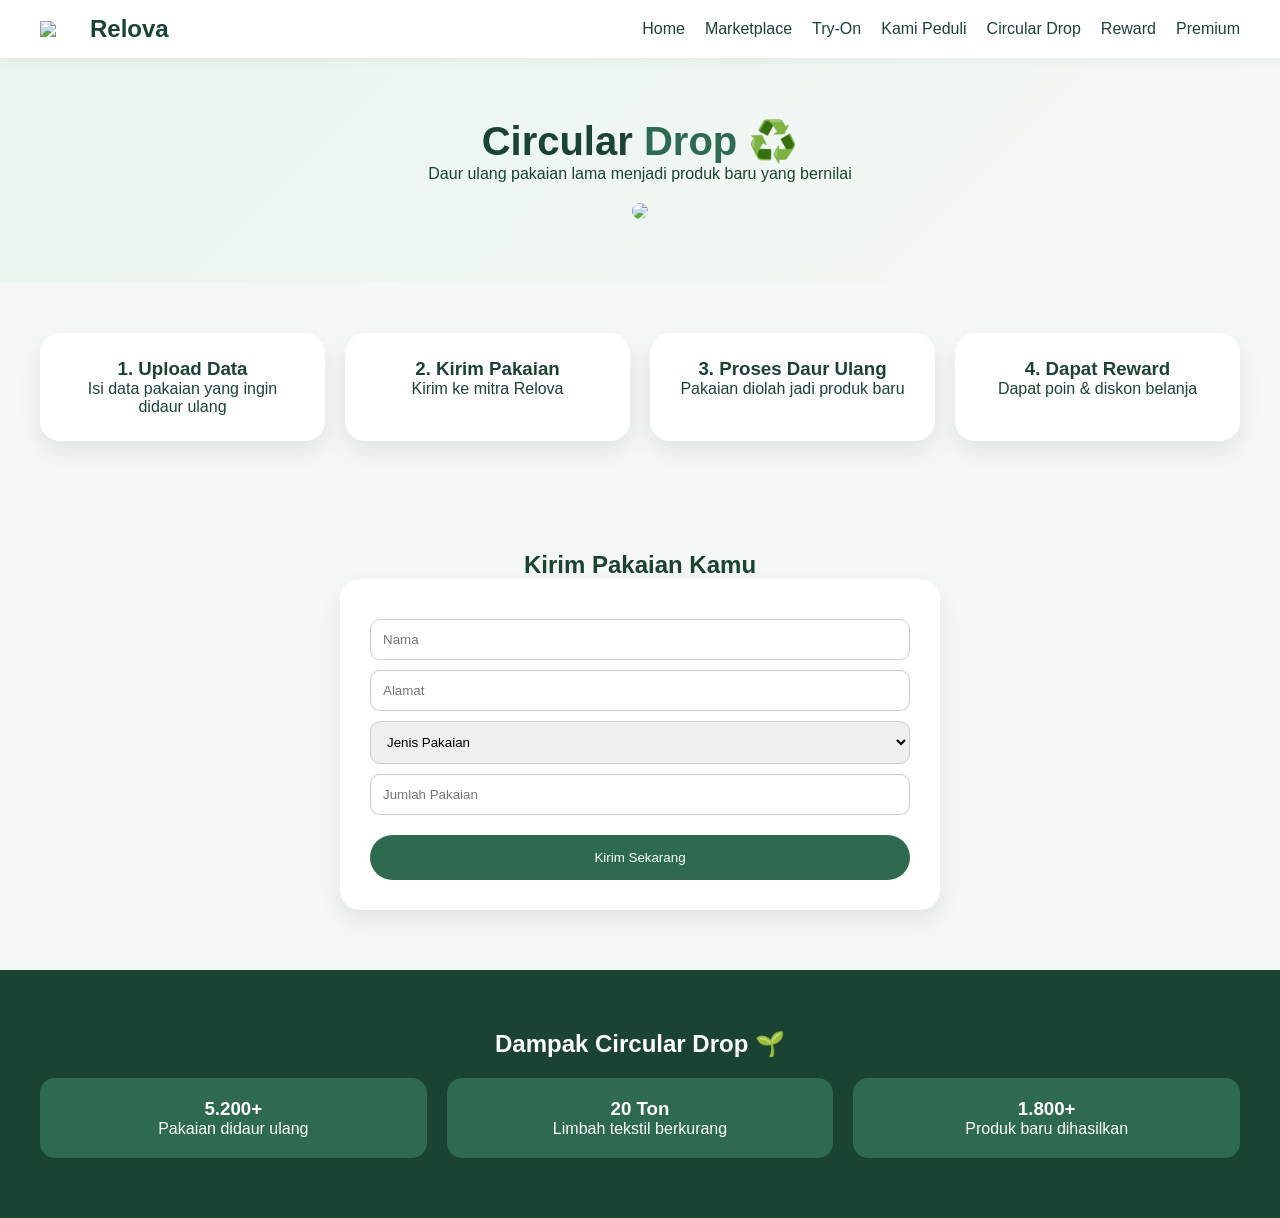
==== circulardrop.html @ 48d72629 "Add files via upload" ====
<!DOCTYPE html>
<html lang="id">
<head>
<meta charset="UTF-8">
<meta name="viewport" content="width=device-width, initial-scale=1.0">
<title>Circular Drop - Relova</title>

<link rel="stylesheet" href="style.css">

<style>

/* HERO */
.circular-hero {
  padding: 60px 40px;
  text-align: center;
  background: linear-gradient(135deg,#e9f5ee,#f5f7f6);
}

.circular-hero h1 {
  font-size: 40px;
}

.circular-hero span {
  color: #2d6a4f;
}

.circular-hero img {
  width: 280px;
  margin-top: 20px;
  border-radius: 20px;
}

/* STEP FLOW */
.steps {
  display: grid;
  grid-template-columns: repeat(auto-fit,minmax(220px,1fr));
  gap: 20px;
  padding: 50px 40px;
}

.step {
  background: white;
  padding: 25px;
  border-radius: 20px;
  text-align: center;
  box-shadow: 0 10px 25px rgba(0,0,0,0.08);
  transition: 0.3s;
}

.step:hover {
  transform: translateY(-5px);
}

/* FORM */
.form-box {
  max-width: 600px;
  margin: auto;
  background: white;
  padding: 30px;
  border-radius: 20px;
  box-shadow: 0 10px 25px rgba(0,0,0,0.08);
}

.form-box input,
.form-box select {
  width: 100%;
  padding: 12px;
  margin-top: 10px;
  border-radius: 10px;
  border: 1px solid #ccc;
}

/* IMPACT */
.impact-circular {
  background: #1b4332;
  color: white;
  padding: 60px 40px;
  text-align: center;
}

.impact-grid {
  display: flex;
  gap: 20px;
  margin-top: 20px;
  flex-wrap: wrap;
}

.impact-box {
  background: #2d6a4f;
  padding: 20px;
  border-radius: 15px;
  flex: 1;
}

/* BUTTON */
.btn {
  margin-top: 20px;
  padding: 15px 25px;
  border-radius: 25px;
  border: none;
  background: #2d6a4f;
  color: white;
  cursor: pointer;
  width: 100%;
}

/* RESPONSIVE */
@media(max-width:768px){
  .impact-grid {
    flex-direction: column;
  }
}

</style>
</head>

<body>

<!-- NAVBAR -->
<nav>
  <div class="logo">
    <img src="images/logo.jpg">
    <h2>Relova</h2>
  </div>

  <ul>
    <li><a href="index.html">Home</a></li>
    <li><a href="marketplace.html">Marketplace</a></li>
    <li><a href="tryon.html">Try-On</a></li>
    <li><a href="kamipeduli.html">Kami Peduli</a></li>
    <li><a href="circulardrop.html">Circular Drop</a></li>
    <li><a href="reward.html">Reward</a></li>
    <li><a href="premium.html">Premium</a></li>
  </ul>
</nav>

<!-- HERO -->
<section class="circular-hero">
  <h1>Circular <span>Drop</span> ♻️</h1>
  <p>Daur ulang pakaian lama menjadi produk baru yang bernilai</p>

  <img src="https://images.unsplash.com/photo-1604187351574-c75ca79f5807">
</section>

<!-- STEP FLOW -->
<section class="steps">

  <div class="step">
    <h3>1. Upload Data</h3>
    <p>Isi data pakaian yang ingin didaur ulang</p>
  </div>

  <div class="step">
    <h3>2. Kirim Pakaian</h3>
    <p>Kirim ke mitra Relova</p>
  </div>

  <div class="step">
    <h3>3. Proses Daur Ulang</h3>
    <p>Pakaian diolah jadi produk baru</p>
  </div>

  <div class="step">
    <h3>4. Dapat Reward</h3>
    <p>Dapat poin & diskon belanja</p>
  </div>

</section>

<!-- FORM -->
<section class="section">
  <h2>Kirim Pakaian Kamu</h2>

  <div class="form-box">

    <input type="text" placeholder="Nama">
    <input type="text" placeholder="Alamat">

    <select>
      <option>Jenis Pakaian</option>
      <option>Kaos</option>
      <option>Jaket</option>
      <option>Celana</option>
    </select>

    <input type="number" placeholder="Jumlah Pakaian">

    <button class="btn" onclick="kirim()">Kirim Sekarang</button>

  </div>
</section>

<!-- IMPACT -->
<section class="impact-circular">
  <h2>Dampak Circular Drop 🌱</h2>

  <div class="impact-grid">
    <div class="impact-box">
      <h3>5.200+</h3>
      <p>Pakaian didaur ulang</p>
    </div>

    <div class="impact-box">
      <h3>20 Ton</h3>
      <p>Limbah tekstil berkurang</p>
    </div>

    <div class="impact-box">
      <h3>1.800+</h3>
      <p>Produk baru dihasilkan</p>
    </div>
  </div>
</section>

<script>
function kirim(){
  alert("Pakaian berhasil dikirim! 🎉 Kamu mendapatkan +50 poin");
}
</script>

</body>
</html>
---- style.css ----
/* RESET */
* {
  margin: 0;
  padding: 0;
  box-sizing: border-box;
  font-family: 'Segoe UI', sans-serif;
}

body {
  background: #f5f7f6;
  color: #1b4332;
}

/* NAVBAR */
nav {
  display: flex;
  justify-content: space-between;
  align-items: center;
  padding: 15px 40px;
  background: white;
  position: sticky;
  top: 0;
  z-index: 100;
  box-shadow: 0 3px 10px rgba(0,0,0,0.05);
}

.logo {
  display: flex;
  align-items: center;
  gap: 10px;
}

.logo img {
  width: 40px;
}

nav ul {
  display: flex;
  gap: 20px;
  list-style: none;
}

nav a {
  text-decoration: none;
  color: #1b4332;
  transition: 0.3s;
}

nav a:hover {
  color: #2d6a4f;
}

nav button {
  background: #2d6a4f;
  color: white;
  border: none;
  padding: 10px 18px;
  border-radius: 20px;
  cursor: pointer;
}

/* HERO */
.hero {
  display: flex;
  justify-content: space-between;
  align-items: center;
  padding: 70px 40px;
  gap: 40px;
  background: linear-gradient(135deg,#e9f5ee,#f5f7f6);
}

.hero-text h1 {
  font-size: 44px;
}

.hero-text span {
  color: #2d6a4f;
}

.hero-text p {
  margin: 20px 0;
  color: #555;
}

.hero img {
  max-width: 320px;
  border-radius: 20px;
}

/* BUTTON */
.hero-buttons button {
  margin-right: 10px;
  padding: 12px 22px;
  border-radius: 20px;
  border: none;
  cursor: pointer;
}

.primary {
  background: #2d6a4f;
  color: white;
}

.secondary {
  border: 1px solid #2d6a4f;
  background: transparent;
}

/* SECTION */
.section {
  padding: 60px 40px;
  text-align: center;
}

/* GRID */
.grid {
  display: grid;
  grid-template-columns: repeat(auto-fit,minmax(220px,1fr));
  gap: 20px;
  margin-top: 30px;
}

/* CARD UNIVERSAL */
.card {
  background: white;
  border-radius: 15px;
  overflow: hidden;
  cursor: pointer;
  transition: 0.3s;
  box-shadow: 0 5px 15px rgba(0,0,0,0.08);
}

.card img {
  width: 100%;
  height: 160px;
  object-fit: cover;
}

.card:hover {
  transform: translateY(-5px);
}

/* MARKETPLACE */
.product-grid {
  display: grid;
  grid-template-columns: repeat(auto-fit,minmax(180px,1fr));
  gap: 20px;
  padding: 20px 40px;
}

/* IMPACT */
.impact {
  background: #1b4332;
  color: white;
  padding: 60px 40px;
  text-align: center;
}

.impact-grid {
  display: flex;
  gap: 20px;
  margin-top: 20px;
  flex-wrap: wrap;
}

.impact-box {
  background: #2d6a4f;
  padding: 20px;
  border-radius: 15px;
  flex: 1;
}

/* CTA */
.cta {
  text-align: center;
  padding: 60px;
}

.cta button {
  padding: 12px 25px;
  border-radius: 20px;
  border: none;
  background: #2d6a4f;
  color: white;
}

/* RESPONSIVE */
@media (max-width:768px){
  .hero {
    flex-direction: column;
    text-align: center;
  }

  .impact-grid {
    flex-direction: column;
  }
}
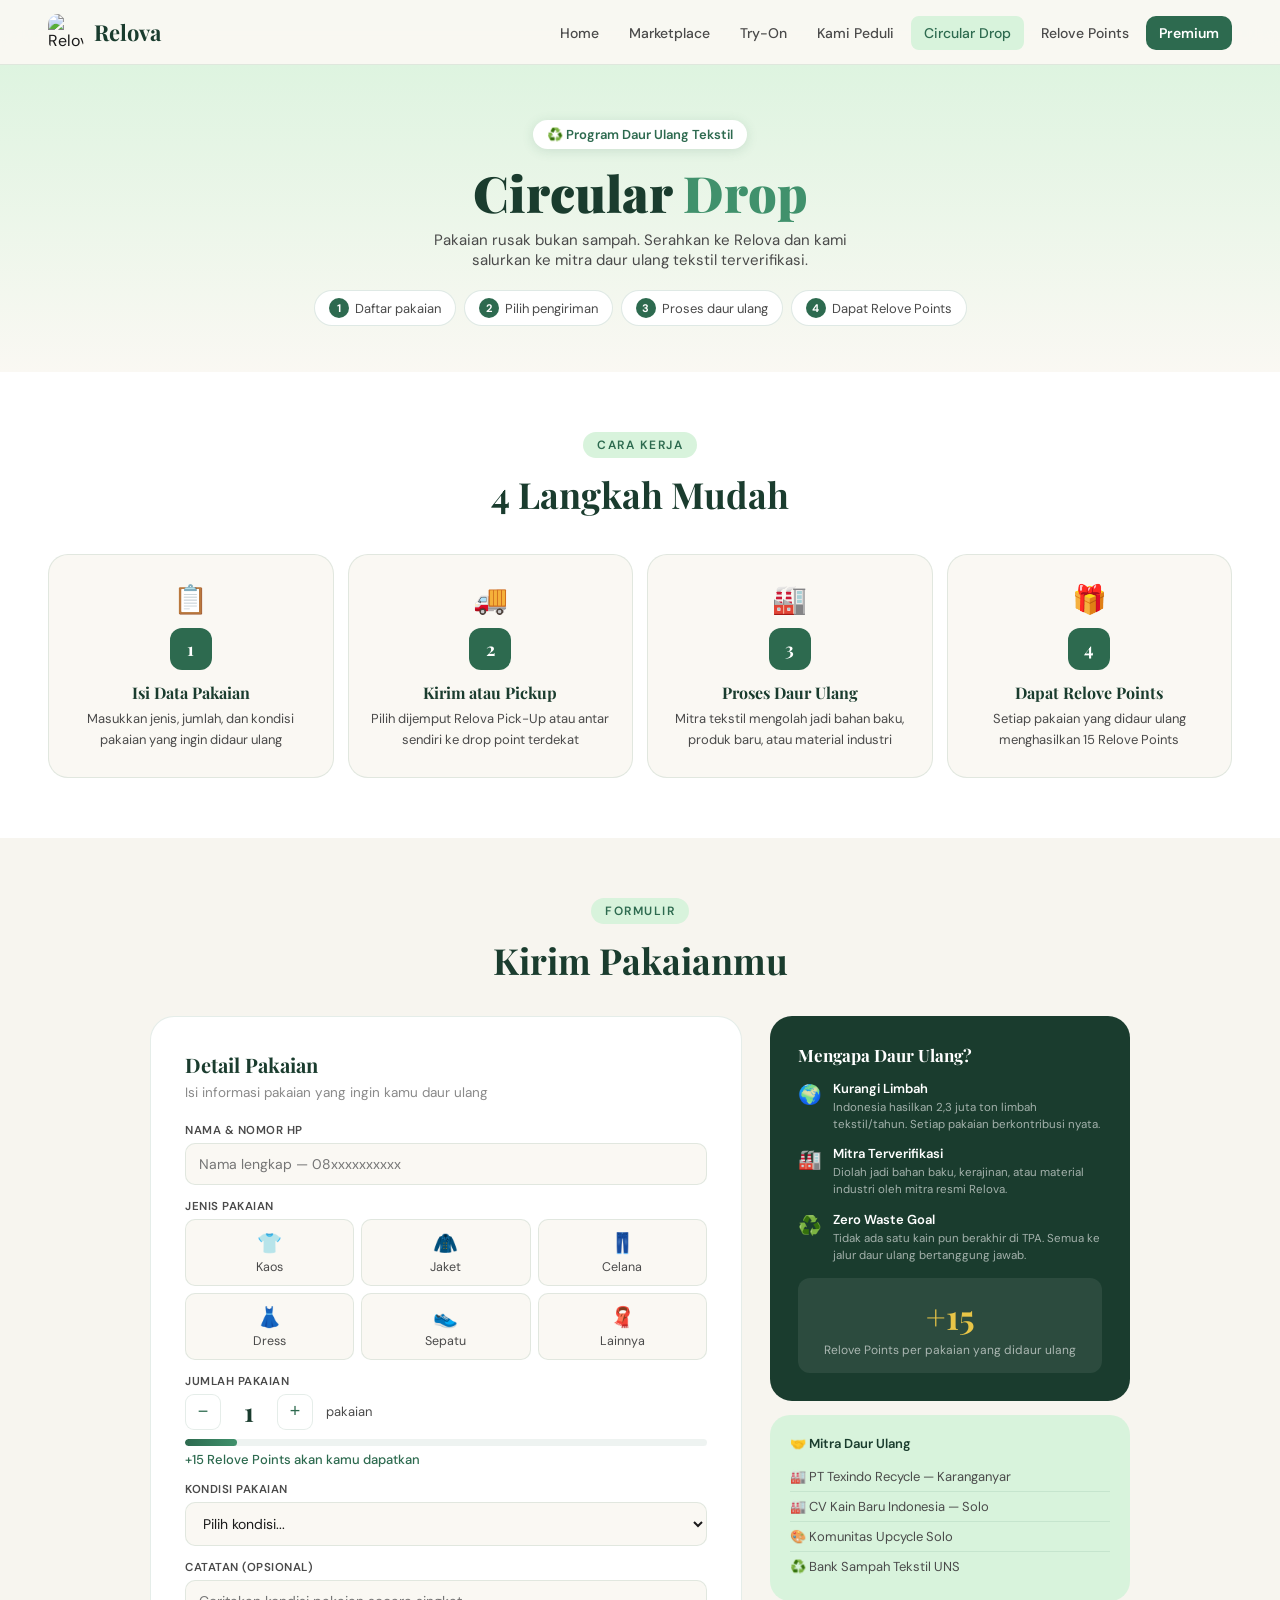
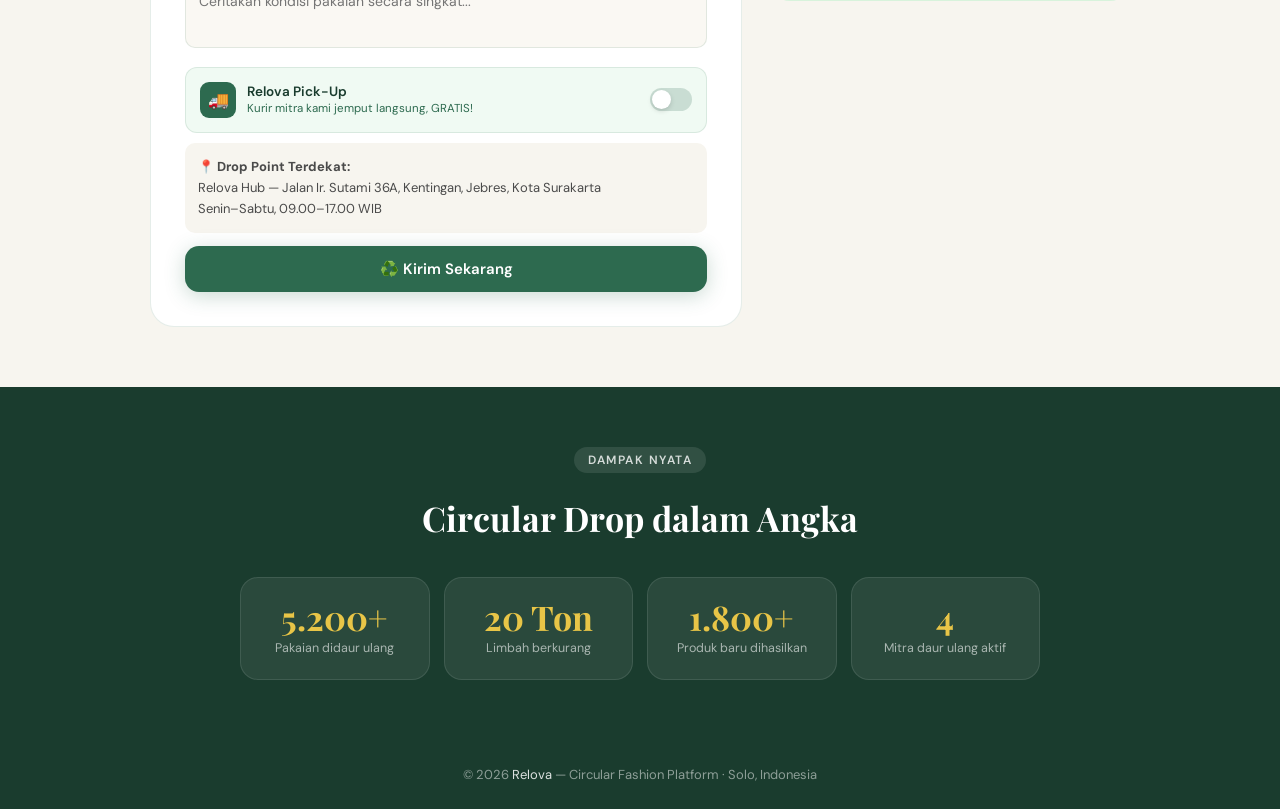
==== commit a0d88f0c: "Update circulardrop.html" ====
--- a/circulardrop.html
+++ b/circulardrop.html
@@ -3,220 +3,350 @@
 <head>
 <meta charset="UTF-8">
 <meta name="viewport" content="width=device-width, initial-scale=1.0">
-<title>Circular Drop - Relova</title>
-
-<link rel="stylesheet" href="style.css">
-
+<title>Circular Drop — Relova</title>
+<link href="https://fonts.googleapis.com/css2?family=Playfair+Display:wght@400;700;900&family=DM+Sans:wght@300;400;500;600&display=swap" rel="stylesheet">
 <style>
-
-/* HERO */
-.circular-hero {
-  padding: 60px 40px;
-  text-align: center;
-  background: linear-gradient(135deg,#e9f5ee,#f5f7f6);
-}
-
-.circular-hero h1 {
-  font-size: 40px;
-}
-
-.circular-hero span {
-  color: #2d6a4f;
-}
-
-.circular-hero img {
-  width: 280px;
-  margin-top: 20px;
-  border-radius: 20px;
-}
-
-/* STEP FLOW */
-.steps {
-  display: grid;
-  grid-template-columns: repeat(auto-fit,minmax(220px,1fr));
-  gap: 20px;
-  padding: 50px 40px;
-}
-
-.step {
-  background: white;
-  padding: 25px;
-  border-radius: 20px;
-  text-align: center;
-  box-shadow: 0 10px 25px rgba(0,0,0,0.08);
-  transition: 0.3s;
-}
-
-.step:hover {
-  transform: translateY(-5px);
-}
-
-/* FORM */
-.form-box {
-  max-width: 600px;
-  margin: auto;
-  background: white;
-  padding: 30px;
-  border-radius: 20px;
-  box-shadow: 0 10px 25px rgba(0,0,0,0.08);
-}
-
-.form-box input,
-.form-box select {
-  width: 100%;
-  padding: 12px;
-  margin-top: 10px;
-  border-radius: 10px;
-  border: 1px solid #ccc;
-}
+:root{--gd:#1a3c2e;--gm:#2d6a4f;--gl:#40916c;--gp:#d8f3dc;--gg:#f0faf3;--cr:#faf8f3;--ww:#f7f5ef;--td:#1a1a1a;--tm:#4a4a4a;--tl:#8a8a8a;--ac:#e8c547;--aw:#f4a261;--bd:rgba(45,106,79,.12);--sm:0 2px 12px rgba(0,0,0,.06);--md:0 8px 30px rgba(0,0,0,.10);}
+*{margin:0;padding:0;box-sizing:border-box;}html{scroll-behavior:smooth;}
+body{font-family:'DM Sans',sans-serif;background:var(--cr);color:var(--td);overflow-x:hidden;}
+nav{position:fixed;top:0;left:0;right:0;z-index:999;display:flex;align-items:center;justify-content:space-between;padding:14px 48px;background:rgba(250,248,243,.95);backdrop-filter:blur(14px);border-bottom:1px solid var(--bd);transition:all .3s;}
+nav.scrolled{box-shadow:var(--sm);}
+.logo{display:flex;align-items:center;gap:10px;}.logo img{width:36px;height:36px;border-radius:10px;object-fit:cover;}.logo-text{font-family:'Playfair Display',serif;font-size:22px;font-weight:700;color:var(--gd);}
+nav ul{display:flex;list-style:none;gap:4px;}nav ul li a{text-decoration:none;color:var(--tm);font-size:14px;font-weight:500;padding:8px 13px;border-radius:8px;transition:all .2s;}
+nav ul li a:hover,nav ul li a.active{color:var(--gm);background:var(--gp);}.nav-cta{background:var(--gm)!important;color:white!important;border-radius:10px!important;font-weight:600!important;}
+
+.page-hero{padding:120px 48px 46px;text-align:center;background:linear-gradient(180deg,var(--gp) 0%,var(--cr) 100%);}
+.chip{display:inline-flex;align-items:center;gap:8px;background:white;color:var(--gm);font-size:13px;font-weight:600;padding:6px 14px;border-radius:20px;margin-bottom:16px;box-shadow:0 2px 12px rgba(45,106,79,.15);}
+.page-hero h1{font-family:'Playfair Display',serif;font-size:clamp(30px,5vw,50px);font-weight:900;color:var(--gd);line-height:1.1;margin-bottom:10px;}
+.page-hero h1 em{color:var(--gl);font-style:normal;}
+.page-hero p{color:var(--tm);font-size:15px;max-width:460px;margin:0 auto 20px;}
+.step-pills{display:flex;justify-content:center;gap:8px;flex-wrap:wrap;}
+.sp{background:white;border:1px solid rgba(45,106,79,.15);padding:7px 14px;border-radius:20px;font-size:13px;color:var(--tm);display:flex;align-items:center;gap:6px;}
+.sp .sn{width:20px;height:20px;background:var(--gm);color:white;border-radius:50%;font-size:11px;font-weight:700;display:flex;align-items:center;justify-content:center;}
+
+/* STEP CARDS */
+.steps-sec{padding:60px 48px;background:white;}
+.sec-header{text-align:center;margin-bottom:36px;}
+.sec-label{display:inline-block;background:var(--gp);color:var(--gm);font-size:12px;font-weight:600;letter-spacing:1.5px;text-transform:uppercase;padding:5px 14px;border-radius:20px;margin-bottom:12px;}
+.sec-title{font-family:'Playfair Display',serif;font-size:clamp(24px,3vw,36px);font-weight:700;color:var(--gd);}
+.step-flow{display:grid;grid-template-columns:repeat(auto-fit,minmax(200px,1fr));gap:14px;}
+.step-card{background:var(--cr);border-radius:20px;border:1.5px solid var(--bd);padding:26px 20px;text-align:center;transition:all .3s;}
+.step-card:hover{transform:translateY(-5px);box-shadow:var(--md);border-color:rgba(45,106,79,.25);}
+.step-icon{font-size:28px;margin-bottom:10px;}
+.step-num{width:42px;height:42px;background:var(--gm);border-radius:12px;color:white;font-family:'Playfair Display',serif;font-size:18px;font-weight:700;display:flex;align-items:center;justify-content:center;margin:0 auto 12px;}
+.step-card h3{font-family:'Playfair Display',serif;font-size:16px;color:var(--gd);margin-bottom:6px;}
+.step-card p{font-size:13px;color:var(--tm);line-height:1.6;}
+
+/* FORM LAYOUT */
+.form-sec{padding:60px 48px;background:var(--ww);}
+.form-layout{display:grid;grid-template-columns:1fr 360px;gap:28px;max-width:980px;margin:0 auto;align-items:start;}
+.form-card{background:white;border-radius:24px;border:1.5px solid var(--bd);padding:34px;}
+.form-card h3{font-family:'Playfair Display',serif;font-size:20px;color:var(--gd);margin-bottom:6px;}
+.form-card .fc-sub{font-size:13.5px;color:var(--tl);margin-bottom:22px;}
+
+.jenis-grid{display:grid;grid-template-columns:repeat(3,1fr);gap:7px;margin-bottom:14px;}
+.jenis-chip{border:1.5px solid var(--bd);border-radius:10px;padding:10px 7px;cursor:pointer;text-align:center;transition:all .2s;font-size:12.5px;color:var(--tm);background:var(--cr);}
+.jenis-chip:hover{border-color:var(--gl);}
+.jenis-chip.sel{border-color:var(--gm);background:var(--gp);color:var(--gm);font-weight:600;}
+.jenis-chip .ji{font-size:20px;margin-bottom:3px;}
+
+.form-group{margin-bottom:14px;}
+.form-group label{display:block;font-size:11.5px;font-weight:600;color:var(--tm);margin-bottom:5px;letter-spacing:.5px;text-transform:uppercase;}
+.form-input,.form-select,.form-textarea{width:100%;padding:11px 13px;border:1.5px solid var(--bd);border-radius:10px;font-family:'DM Sans',sans-serif;font-size:14px;color:var(--td);background:var(--cr);outline:none;transition:border-color .2s;}
+.form-input:focus,.form-select:focus,.form-textarea:focus{border-color:var(--gm);}
+.form-textarea{resize:none;height:68px;}
+
+.qty-row{display:flex;align-items:center;gap:13px;}
+.qty-btn{width:36px;height:36px;border-radius:9px;border:1.5px solid var(--bd);background:white;color:var(--gm);font-size:18px;cursor:pointer;transition:all .2s;display:flex;align-items:center;justify-content:center;}
+.qty-btn:hover{background:var(--gp);}
+.qty-num{font-family:'Playfair Display',serif;font-size:26px;font-weight:700;color:var(--gd);min-width:30px;text-align:center;}
+.qty-bar{margin-top:9px;background:rgba(45,106,79,.08);height:7px;border-radius:7px;overflow:hidden;}
+.qty-fill{height:100%;background:linear-gradient(90deg,var(--gm),var(--gl));border-radius:7px;transition:width .5s;}
+.qty-text{font-size:13px;color:var(--gm);font-weight:500;margin-top:5px;}
+
+/* PICKUP TOGGLE */
+.pickup-row{display:flex;align-items:center;justify-content:space-between;background:var(--gg);border-radius:12px;padding:14px;border:1.5px solid var(--bd);cursor:pointer;margin-bottom:10px;transition:border-color .2s;}
+.pickup-row:hover{border-color:var(--gm);}
+.pu-left{display:flex;align-items:center;gap:11px;}
+.pu-ic{width:36px;height:36px;background:var(--gm);border-radius:9px;display:flex;align-items:center;justify-content:center;font-size:17px;}
+.pu-info h4{font-size:13.5px;font-weight:600;color:var(--gd);}
+.pu-info p{font-size:11.5px;color:var(--gm);margin-top:1px;}
+.toggle-sw{width:42px;height:23px;background:rgba(45,106,79,.2);border-radius:12px;transition:background .3s;flex-shrink:0;position:relative;}
+.toggle-sw.on{background:var(--gm);}
+.toggle-kn{position:absolute;top:2px;left:2px;width:19px;height:19px;background:white;border-radius:50%;transition:transform .3s;box-shadow:0 2px 5px rgba(0,0,0,.15);}
+.toggle-sw.on .toggle-kn{transform:translateX(19px);}
+
+.pickup-detail{display:none;background:white;border-radius:12px;border:1.5px solid var(--bd);padding:18px;margin-bottom:12px;}
+.pickup-detail.show{display:block;}
+.mitra-grid{display:grid;grid-template-columns:1fr 1fr;gap:7px;margin-bottom:11px;}
+.mitra-chip{border:1.5px solid var(--bd);border-radius:9px;padding:9px;cursor:pointer;text-align:center;font-size:11.5px;color:var(--tm);background:var(--cr);transition:all .2s;}
+.mitra-chip:hover{border-color:var(--gl);}
+.mitra-chip.sel{border-color:var(--gm);background:var(--gp);color:var(--gm);}
+.mitra-chip .ml{font-size:17px;margin-bottom:3px;}.mitra-chip .mn{font-weight:600;}.mitra-chip .mp{font-size:10.5px;color:var(--tl);margin-top:2px;}
+.date-row{display:grid;grid-template-columns:1fr 1fr;gap:9px;}
+
+.mandiri-info{background:var(--ww);border-radius:10px;padding:13px;margin-bottom:13px;font-size:13px;color:var(--tm);line-height:1.65;}
+.btn-submit{width:100%;padding:13px;background:var(--gm);color:white;border:none;border-radius:14px;font-family:'DM Sans',sans-serif;font-size:15px;font-weight:600;cursor:pointer;transition:all .3s;box-shadow:0 4px 20px rgba(45,106,79,.25);}
+.btn-submit:hover{background:var(--gd);transform:translateY(-2px);}
+
+/* SIDEBAR */
+.sidebar{position:sticky;top:88px;}
+.info-card{background:var(--gd);border-radius:22px;padding:28px;color:white;margin-bottom:14px;}
+.info-card h4{font-family:'Playfair Display',serif;font-size:17px;margin-bottom:14px;}
+.info-row{display:flex;gap:11px;margin-bottom:12px;align-items:flex-start;}
+.ir-icon{font-size:19px;flex-shrink:0;margin-top:2px;}
+.ir-info h5{font-size:13px;font-weight:600;color:white;margin-bottom:2px;}
+.ir-info p{font-size:11.5px;color:rgba(255,255,255,.6);line-height:1.5;}
+.poin-preview{background:rgba(255,255,255,.08);border-radius:12px;padding:15px;margin-top:14px;text-align:center;}
+.pp-num{font-family:'Playfair Display',serif;font-size:34px;font-weight:700;color:var(--ac);}
+.pp-lbl{font-size:12px;color:rgba(255,255,255,.6);margin-top:3px;}
+
+.mitra-partner{background:var(--gp);border-radius:20px;padding:20px;}
+.mitra-partner h4{font-size:13px;font-weight:600;color:var(--gd);margin-bottom:10px;}
+.partner-item{display:flex;align-items:center;gap:9px;font-size:13px;color:var(--tm);padding:6px 0;border-bottom:1px solid rgba(45,106,79,.1);}
+.partner-item:last-child{border:none;}
 
 /* IMPACT */
-.impact-circular {
-  background: #1b4332;
-  color: white;
-  padding: 60px 40px;
-  text-align: center;
-}
-
-.impact-grid {
-  display: flex;
-  gap: 20px;
-  margin-top: 20px;
-  flex-wrap: wrap;
-}
-
-.impact-box {
-  background: #2d6a4f;
-  padding: 20px;
-  border-radius: 15px;
-  flex: 1;
-}
-
-/* BUTTON */
-.btn {
-  margin-top: 20px;
-  padding: 15px 25px;
-  border-radius: 25px;
-  border: none;
-  background: #2d6a4f;
-  color: white;
-  cursor: pointer;
-  width: 100%;
-}
-
-/* RESPONSIVE */
-@media(max-width:768px){
-  .impact-grid {
-    flex-direction: column;
-  }
-}
-
+.impact-sec{background:var(--gd);color:white;padding:60px 48px;text-align:center;}
+.impact-grid{display:grid;grid-template-columns:repeat(auto-fit,minmax(150px,1fr));gap:14px;margin-top:36px;max-width:800px;margin-left:auto;margin-right:auto;}
+.impact-item{background:rgba(255,255,255,.07);border:1px solid rgba(255,255,255,.1);border-radius:18px;padding:22px 16px;}
+.impact-num{font-family:'Playfair Display',serif;font-size:34px;font-weight:700;color:var(--ac);line-height:1;}
+.impact-lbl{font-size:12.5px;color:rgba(255,255,255,.6);margin-top:6px;line-height:1.4;}
+
+/* SUCCESS */
+.sov{position:fixed;inset:0;background:rgba(26,60,46,.9);backdrop-filter:blur(8px);z-index:9999;display:flex;align-items:center;justify-content:center;padding:20px;opacity:0;pointer-events:none;transition:opacity .4s;}
+.sov.show{opacity:1;pointer-events:all;}
+.sb{background:var(--cr);border-radius:28px;padding:40px;text-align:center;max-width:420px;width:100%;transform:scale(.92) translateY(14px);transition:transform .4s cubic-bezier(.34,1.56,.64,1);}
+.sov.show .sb{transform:scale(1) translateY(0);}
+.sb h2{font-family:'Playfair Display',serif;font-size:22px;color:var(--gd);margin-bottom:8px;}
+.sb p{color:var(--tm);font-size:13.5px;line-height:1.65;margin-bottom:18px;}
+.poin-big{background:var(--gp);border-radius:14px;padding:14px;margin-bottom:18px;}
+.poin-big .pn{font-family:'Playfair Display',serif;font-size:32px;font-weight:700;color:var(--gm);}
+.poin-big .pl{font-size:12.5px;color:var(--gl);}
+.pickup-info{background:rgba(232,197,71,.12);border-radius:12px;padding:13px;margin-bottom:18px;text-align:left;}
+.pickup-info h4{font-size:12.5px;font-weight:600;color:#7a6520;margin-bottom:7px;}
+.pickup-info p{font-size:12px;color:#7a6520;line-height:1.6;}
+.btn-ok{width:100%;padding:12px;background:var(--gm);color:white;border:none;border-radius:14px;font-family:'DM Sans',sans-serif;font-size:14px;font-weight:600;cursor:pointer;margin-bottom:8px;}
+.btn-sec{width:100%;padding:11px;background:transparent;color:var(--gm);border:1.5px solid var(--gm);border-radius:14px;font-family:'DM Sans',sans-serif;font-size:13.5px;font-weight:600;cursor:pointer;}
+
+.toast{position:fixed;bottom:26px;right:26px;background:var(--gd);color:white;padding:12px 18px;border-radius:14px;font-size:13.5px;font-weight:500;box-shadow:var(--md);display:none;z-index:9999;}
+.fade-up{opacity:0;transform:translateY(22px);transition:opacity .6s ease,transform .6s ease;}
+.fade-up.visible{opacity:1;transform:translateY(0);}
+footer{background:var(--gd);color:rgba(255,255,255,.5);text-align:center;padding:26px;font-size:13px;}
+footer span{color:rgba(255,255,255,.85);}
+@media(max-width:900px){nav{padding:12px 20px;}nav ul{display:none;}.page-hero,.steps-sec,.form-sec,.impact-sec{padding-left:22px;padding-right:22px;}.form-layout{grid-template-columns:1fr;}.sidebar{position:static;}.jenis-grid{grid-template-columns:repeat(3,1fr);}}
 </style>
 </head>
-
 <body>
-
-<!-- NAVBAR -->
-<nav>
-  <div class="logo">
-    <img src="images/logo.jpg">
-    <h2>Relova</h2>
-  </div>
-
+<nav id="navbar">
+  <div class="logo"><img src="C:\Users\Advan\OneDrive\Documents\Desktop\VCS\RELOVA\images\logo.jpg" alt="Relova"><span class="logo-text">Relova</span></div>
   <ul>
     <li><a href="index.html">Home</a></li>
     <li><a href="marketplace.html">Marketplace</a></li>
     <li><a href="tryon.html">Try-On</a></li>
     <li><a href="kamipeduli.html">Kami Peduli</a></li>
-    <li><a href="circulardrop.html">Circular Drop</a></li>
-    <li><a href="reward.html">Reward</a></li>
-    <li><a href="premium.html">Premium</a></li>
+    <li><a href="circulardrop.html" class="active">Circular Drop</a></li>
+    <li><a href="reward.html">Relove Points</a></li>
+    <li><a href="premium.html" class="nav-cta">Premium</a></li>
   </ul>
 </nav>
 
-<!-- HERO -->
-<section class="circular-hero">
-  <h1>Circular <span>Drop</span> ♻️</h1>
-  <p>Daur ulang pakaian lama menjadi produk baru yang bernilai</p>
-
-  <img src="https://images.unsplash.com/photo-1604187351574-c75ca79f5807">
+<section class="page-hero">
+  <div class="chip">♻️ Program Daur Ulang Tekstil</div>
+  <h1>Circular <em>Drop</em></h1>
+  <p>Pakaian rusak bukan sampah. Serahkan ke Relova dan kami salurkan ke mitra daur ulang tekstil terverifikasi.</p>
+  <div class="step-pills">
+    <div class="sp"><span class="sn">1</span> Daftar pakaian</div>
+    <div class="sp"><span class="sn">2</span> Pilih pengiriman</div>
+    <div class="sp"><span class="sn">3</span> Proses daur ulang</div>
+    <div class="sp"><span class="sn">4</span> Dapat Relove Points</div>
+  </div>
 </section>
 
-<!-- STEP FLOW -->
-<section class="steps">
-
-  <div class="step">
-    <h3>1. Upload Data</h3>
-    <p>Isi data pakaian yang ingin didaur ulang</p>
-  </div>
-
-  <div class="step">
-    <h3>2. Kirim Pakaian</h3>
-    <p>Kirim ke mitra Relova</p>
-  </div>
-
-  <div class="step">
-    <h3>3. Proses Daur Ulang</h3>
-    <p>Pakaian diolah jadi produk baru</p>
-  </div>
-
-  <div class="step">
-    <h3>4. Dapat Reward</h3>
-    <p>Dapat poin & diskon belanja</p>
-  </div>
-
+<section class="steps-sec">
+  <div class="sec-header fade-up"><div class="sec-label">Cara Kerja</div><h2 class="sec-title">4 Langkah Mudah</h2></div>
+  <div class="step-flow">
+    <div class="step-card fade-up" style="transition-delay:.05s"><div class="step-icon">📋</div><div class="step-num">1</div><h3>Isi Data Pakaian</h3><p>Masukkan jenis, jumlah, dan kondisi pakaian yang ingin didaur ulang</p></div>
+    <div class="step-card fade-up" style="transition-delay:.1s"><div class="step-icon">🚚</div><div class="step-num">2</div><h3>Kirim atau Pickup</h3><p>Pilih dijemput Relova Pick-Up atau antar sendiri ke drop point terdekat</p></div>
+    <div class="step-card fade-up" style="transition-delay:.15s"><div class="step-icon">🏭</div><div class="step-num">3</div><h3>Proses Daur Ulang</h3><p>Mitra tekstil mengolah jadi bahan baku, produk baru, atau material industri</p></div>
+    <div class="step-card fade-up" style="transition-delay:.2s"><div class="step-icon">🎁</div><div class="step-num">4</div><h3>Dapat Relove Points</h3><p>Setiap pakaian yang didaur ulang menghasilkan 15 Relove Points</p></div>
+  </div>
 </section>
 
-<!-- FORM -->
-<section class="section">
-  <h2>Kirim Pakaian Kamu</h2>
-
-  <div class="form-box">
-
-    <input type="text" placeholder="Nama">
-    <input type="text" placeholder="Alamat">
-
-    <select>
-      <option>Jenis Pakaian</option>
-      <option>Kaos</option>
-      <option>Jaket</option>
-      <option>Celana</option>
-    </select>
-
-    <input type="number" placeholder="Jumlah Pakaian">
-
-    <button class="btn" onclick="kirim()">Kirim Sekarang</button>
-
+<section class="form-sec">
+  <div class="sec-header fade-up" style="margin-bottom:32px"><div class="sec-label">Formulir</div><h2 class="sec-title">Kirim Pakaianmu</h2></div>
+  <div class="form-layout">
+    <div class="form-card fade-up">
+      <h3>Detail Pakaian</h3>
+      <p class="fc-sub">Isi informasi pakaian yang ingin kamu daur ulang</p>
+
+      <div class="form-group">
+        <label>Nama & Nomor HP</label>
+        <input class="form-input" type="text" id="namaUser" placeholder="Nama lengkap — 08xxxxxxxxxx">
+      </div>
+
+      <div class="form-group">
+        <label>Jenis Pakaian</label>
+        <div class="jenis-grid" id="jenisGrid">
+          <div class="jenis-chip" onclick="pilihJenis(this,'Kaos')"><div class="ji">👕</div>Kaos</div>
+          <div class="jenis-chip" onclick="pilihJenis(this,'Jaket')"><div class="ji">🧥</div>Jaket</div>
+          <div class="jenis-chip" onclick="pilihJenis(this,'Celana')"><div class="ji">👖</div>Celana</div>
+          <div class="jenis-chip" onclick="pilihJenis(this,'Dress')"><div class="ji">👗</div>Dress</div>
+          <div class="jenis-chip" onclick="pilihJenis(this,'Sepatu')"><div class="ji">👟</div>Sepatu</div>
+          <div class="jenis-chip" onclick="pilihJenis(this,'Lainnya')"><div class="ji">🧣</div>Lainnya</div>
+        </div>
+      </div>
+
+      <div class="form-group">
+        <label>Jumlah Pakaian</label>
+        <div class="qty-row">
+          <button class="qty-btn" onclick="ubahJml(-1)">−</button>
+          <span class="qty-num" id="jmlNum">1</span>
+          <button class="qty-btn" onclick="ubahJml(1)">+</button>
+          <span style="font-size:13px;color:var(--tm)">pakaian</span>
+        </div>
+        <div class="qty-bar"><div class="qty-fill" id="jmlBar" style="width:10%"></div></div>
+        <p class="qty-text" id="jmlText">+15 Relove Points akan kamu dapatkan</p>
+      </div>
+
+      <div class="form-group">
+        <label>Kondisi Pakaian</label>
+        <select class="form-select" id="kondisi">
+          <option value="">Pilih kondisi...</option>
+          <option>Rusak ringan (sobek kecil, luntur)</option>
+          <option>Rusak sedang (tidak layak pakai)</option>
+          <option>Rusak berat (robekan besar, noda permanen)</option>
+          <option>Campuran berbagai kondisi</option>
+        </select>
+      </div>
+
+      <div class="form-group">
+        <label>Catatan (opsional)</label>
+        <textarea class="form-textarea" id="catatan" placeholder="Ceritakan kondisi pakaian secara singkat..."></textarea>
+      </div>
+
+      <!-- PICKUP TOGGLE -->
+      <div class="pickup-row" onclick="togglePickup()">
+        <div class="pu-left">
+          <div class="pu-ic">🚚</div>
+          <div class="pu-info"><h4>Relova Pick-Up</h4><p>Kurir mitra kami jemput langsung, GRATIS!</p></div>
+        </div>
+        <div class="toggle-sw" id="toggleSw"><div class="toggle-kn"></div></div>
+      </div>
+
+      <div class="pickup-detail" id="pickupDetail">
+        <div class="form-group">
+          <label>Alamat Penjemputan</label>
+          <textarea class="form-textarea" id="alamatPU" placeholder="Jalan, nomor, RT/RW, kelurahan..."></textarea>
+        </div>
+        <div style="font-size:11.5px;font-weight:600;color:var(--tl);letter-spacing:.5px;text-transform:uppercase;margin-bottom:8px">Pilih Mitra Kurir</div>
+        <div class="mitra-grid">
+          <div class="mitra-chip" onclick="pilihMitra(this,'GoSend')"><div class="ml">🟢</div><div class="mn">GoSend</div><div class="mp">Instant</div></div>
+          <div class="mitra-chip" onclick="pilihMitra(this,'GrabExpress')"><div class="ml">🟢</div><div class="mn">GrabExpress</div><div class="mp">On-Demand</div></div>
+          <div class="mitra-chip" onclick="pilihMitra(this,'SiCepat')"><div class="ml">🟠</div><div class="mn">SiCepat</div><div class="mp">Terjadwal</div></div>
+          <div class="mitra-chip" onclick="pilihMitra(this,'Sapx.id')"><div class="ml">🔵</div><div class="mn">Sapx.id</div><div class="mp">Lokal Solo</div></div>
+        </div>
+        <div class="date-row">
+          <div class="form-group"><label>Tanggal Pickup</label><input class="form-input" type="date" id="tglPU"></div>
+          <div class="form-group">
+            <label>Jam Pickup</label>
+            <select class="form-select" id="jamPU">
+              <option value="">Pilih jam...</option>
+              <option>08:00 – 10:00</option>
+              <option>10:00 – 12:00</option>
+              <option>13:00 – 15:00</option>
+              <option>15:00 – 17:00</option>
+            </select>
+          </div>
+        </div>
+      </div>
+
+      <div class="mandiri-info" id="mandiriInfo">
+        📍 <strong>Drop Point Terdekat:</strong><br>
+        Relova Hub — Jalan Ir. Sutami 36A, Kentingan, Jebres, Kota Surakarta <br>
+        Senin–Sabtu, 09.00–17.00 WIB
+      </div>
+
+      <button class="btn-submit" onclick="kirimCD()">♻️ Kirim Sekarang</button>
+    </div>
+
+    <!-- SIDEBAR -->
+    <div class="sidebar">
+      <div class="info-card fade-up">
+        <h4>Mengapa Daur Ulang?</h4>
+        <div class="info-row"><div class="ir-icon">🌍</div><div class="ir-info"><h5>Kurangi Limbah</h5><p>Indonesia hasilkan 2,3 juta ton limbah tekstil/tahun. Setiap pakaian berkontribusi nyata.</p></div></div>
+        <div class="info-row"><div class="ir-icon">🏭</div><div class="ir-info"><h5>Mitra Terverifikasi</h5><p>Diolah jadi bahan baku, kerajinan, atau material industri oleh mitra resmi Relova.</p></div></div>
+        <div class="info-row"><div class="ir-icon">♻️</div><div class="ir-info"><h5>Zero Waste Goal</h5><p>Tidak ada satu kain pun berakhir di TPA. Semua ke jalur daur ulang bertanggung jawab.</p></div></div>
+        <div class="poin-preview">
+          <div class="pp-num" id="ppNum">+15</div>
+          <div class="pp-lbl">Relove Points per pakaian yang didaur ulang</div>
+        </div>
+      </div>
+      <div class="mitra-partner fade-up">
+        <h4>🤝 Mitra Daur Ulang</h4>
+        <div class="partner-item">🏭 PT Texindo Recycle — Karanganyar</div>
+        <div class="partner-item">🏭 CV Kain Baru Indonesia — Solo</div>
+        <div class="partner-item">🎨 Komunitas Upcycle Solo</div>
+        <div class="partner-item">♻️ Bank Sampah Tekstil UNS</div>
+      </div>
+    </div>
   </div>
 </section>
 
-<!-- IMPACT -->
-<section class="impact-circular">
-  <h2>Dampak Circular Drop 🌱</h2>
-
+<section class="impact-sec">
+  <div class="sec-label" style="background:rgba(255,255,255,.1);color:rgba(255,255,255,.8)">Dampak Nyata</div>
+  <h2 style="font-family:'Playfair Display',serif;font-size:clamp(22px,3vw,34px);font-weight:700;color:white;margin-top:10px">Circular Drop dalam Angka</h2>
   <div class="impact-grid">
-    <div class="impact-box">
-      <h3>5.200+</h3>
-      <p>Pakaian didaur ulang</p>
-    </div>
-
-    <div class="impact-box">
-      <h3>20 Ton</h3>
-      <p>Limbah tekstil berkurang</p>
-    </div>
-
-    <div class="impact-box">
-      <h3>1.800+</h3>
-      <p>Produk baru dihasilkan</p>
-    </div>
+    <div class="impact-item"><div class="impact-num">5.200+</div><div class="impact-lbl">Pakaian didaur ulang</div></div>
+    <div class="impact-item"><div class="impact-num">20 Ton</div><div class="impact-lbl">Limbah berkurang</div></div>
+    <div class="impact-item"><div class="impact-num">1.800+</div><div class="impact-lbl">Produk baru dihasilkan</div></div>
+    <div class="impact-item"><div class="impact-num">4</div><div class="impact-lbl">Mitra daur ulang aktif</div></div>
   </div>
 </section>
 
+<div class="sov" id="sOv">
+  <div class="sb">
+    <div style="font-size:50px;margin-bottom:12px">♻️</div>
+    <h2>Pakaian Terdaftar!</h2>
+    <p id="sMsg">Terima kasih! Pakaianmu akan segera diproses oleh mitra daur ulang Relova.</p>
+    <div class="poin-big"><div class="pn" id="poinNum">+15</div><div class="pl">Relove Points ditambahkan ke akunmu</div></div>
+    <div class="pickup-info" id="pickupInfoBox" style="display:none"><h4>📦 Info Penjemputan</h4><p id="pickupInfoText"></p></div>
+    <button class="btn-ok" onclick="location.href='reward.html'">Lihat Relove Points →</button>
+    <button class="btn-sec" onclick="resetCD()">Kirim Lagi</button>
+  </div>
+</div>
+<div class="toast" id="toast"></div>
+<footer><p>© 2026 <span>Relova</span> — Circular Fashion Platform · Solo, Indonesia</p></footer>
+
 <script>
-function kirim(){
-  alert("Pakaian berhasil dikirim! 🎉 Kamu mendapatkan +50 poin");
+let jml=1,jenisCD=null,mitraCD=null,usePickup=false;
+window.addEventListener('scroll',()=>document.getElementById('navbar').classList.toggle('scrolled',window.scrollY>30));
+function pilihJenis(el,n){document.querySelectorAll('.jenis-chip').forEach(c=>c.classList.remove('sel'));el.classList.add('sel');jenisCD=n;}
+function ubahJml(d){jml=Math.max(1,Math.min(20,jml+d));document.getElementById('jmlNum').innerText=jml;document.getElementById('jmlBar').style.width=Math.min(100,jml*10)+'%';document.getElementById('jmlText').innerText=`+${jml*15} EcoPoints akan kamu dapatkan`;document.getElementById('ppNum').innerText=`+${jml*15}`;document.getElementById('poinNum').innerText=`+${jml*15}`;}
+function togglePickup(){usePickup=!usePickup;document.getElementById('toggleSw').classList.toggle('on',usePickup);document.getElementById('pickupDetail').classList.toggle('show',usePickup);document.getElementById('mandiriInfo').style.display=usePickup?'none':'block';}
+function pilihMitra(el,n){document.querySelectorAll('.mitra-chip').forEach(c=>c.classList.remove('sel'));el.classList.add('sel');mitraCD=n;}
+function showToast(m){const t=document.getElementById('toast');t.innerText=m;t.style.display='block';clearTimeout(window._t);window._t=setTimeout(()=>t.style.display='none',2800);}
+function kirimCD(){
+  if(!document.getElementById('namaUser').value)return showToast('Isi nama & nomor HP!');
+  if(!jenisCD)return showToast('Pilih jenis pakaian!');
+  if(!document.getElementById('kondisi').value)return showToast('Pilih kondisi pakaian!');
+  if(usePickup){
+    if(!document.getElementById('alamatPU').value)return showToast('Isi alamat pickup!');
+    if(!mitraCD)return showToast('Pilih mitra kurir!');
+    if(!document.getElementById('tglPU').value)return showToast('Pilih tanggal pickup!');
+    if(!document.getElementById('jamPU').value)return showToast('Pilih jam pickup!');
+  }
+  const poin=jml*15;let pts=parseInt(localStorage.getItem('points')||'50');pts+=poin;localStorage.setItem('points',pts);
+  let msg=`${jml} pakaian ${jenisCD} terdaftar untuk daur ulang.`;
+  if(usePickup){msg+=` Mitra ${mitraCD} akan menjemput sesuai jadwal.`;document.getElementById('pickupInfoBox').style.display='block';document.getElementById('pickupInfoText').innerHTML=`<strong>Mitra:</strong> ${mitraCD}<br><strong>Alamat:</strong> ${document.getElementById('alamatPU').value}<br><strong>Jadwal:</strong> ${document.getElementById('tglPU').value}, ${document.getElementById('jamPU').value}<br><strong>Kode:</strong> RLV-${Math.random().toString(36).substr(2,6).toUpperCase()}`;}
+  else{msg+=' Antar ke drop point Relova terdekat.';document.getElementById('pickupInfoBox').style.display='none';}
+  document.getElementById('sMsg').innerText=msg;
+  document.getElementById('sOv').classList.add('show');document.body.style.overflow='hidden';
 }
+function resetCD(){document.getElementById('sOv').classList.remove('show');document.body.style.overflow='';jml=1;jenisCD=null;mitraCD=null;usePickup=false;document.querySelectorAll('.jenis-chip,.mitra-chip').forEach(c=>c.classList.remove('sel'));document.getElementById('toggleSw').classList.remove('on');document.getElementById('pickupDetail').classList.remove('show');document.getElementById('mandiriInfo').style.display='block';document.getElementById('jmlNum').innerText=1;document.getElementById('namaUser').value='';}
+const obs=new IntersectionObserver(e=>e.forEach(en=>{if(en.isIntersecting)en.target.classList.add('visible');}),{threshold:.1});
+document.querySelectorAll('.fade-up').forEach(el=>obs.observe(el));
+document.getElementById('mandiriInfo').style.display='block';
 </script>
-
 </body>
-</html>+</html>
